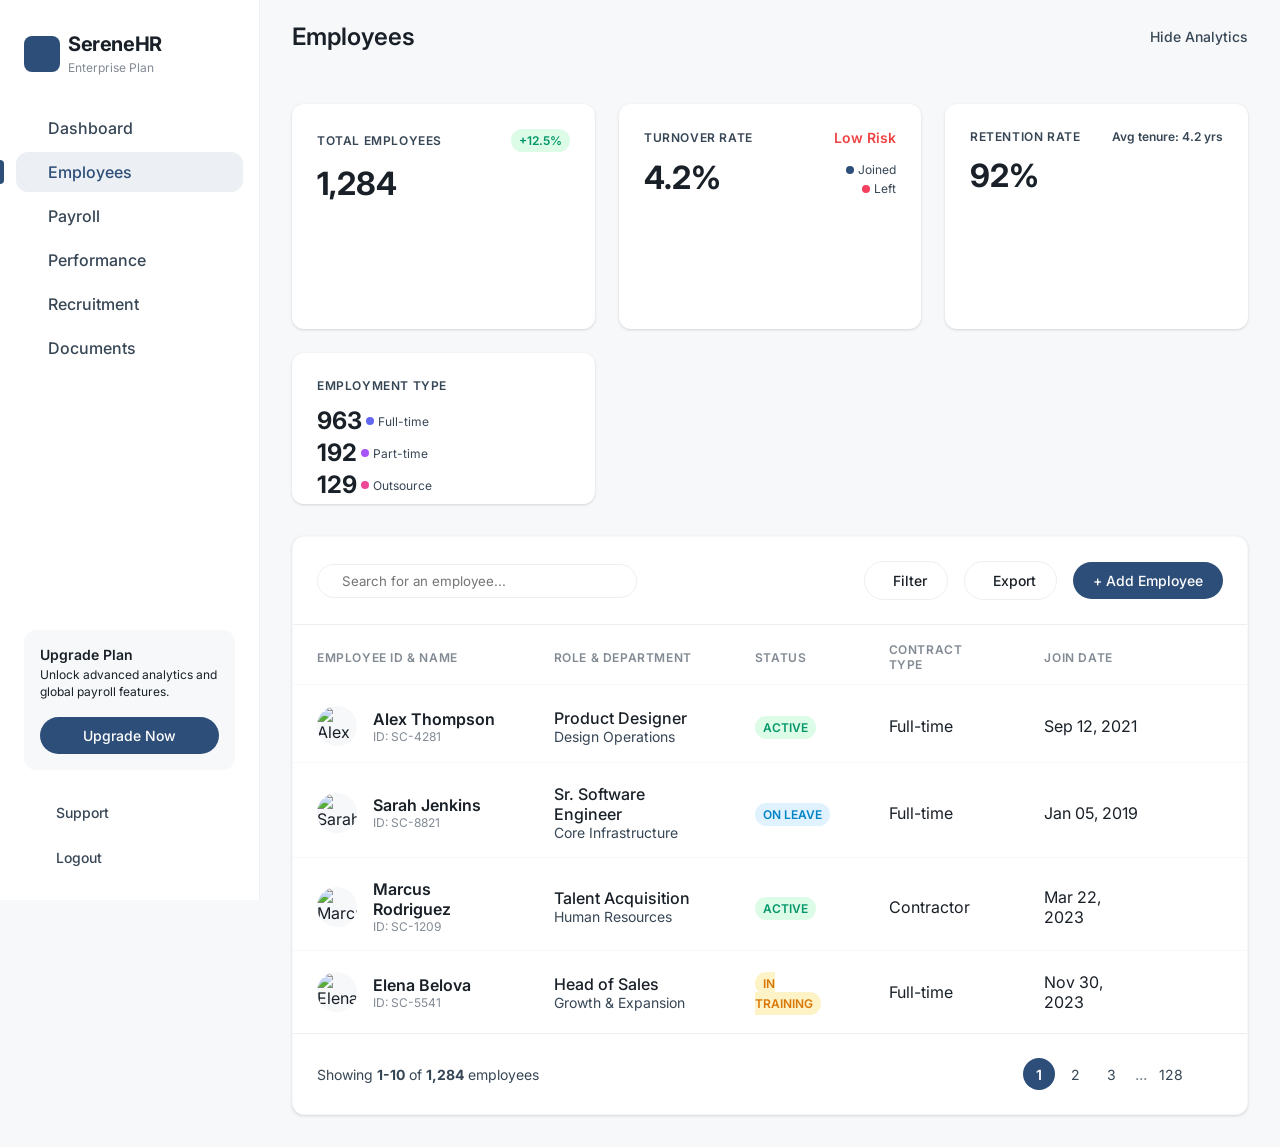
==== index.html @ 6d5a4c8b "Initial commit" ====
<!DOCTYPE html>
<html lang="en">

<head>
    <meta charset="UTF-8">
    <meta name="viewport" content="width=device-width, initial-scale=1.0">
    <title>Employees | SereneHR</title>
    <meta name="description" content="Manage employees, view analytics, and handle HR operations with SereneHR.">
    <link rel="preconnect" href="https://fonts.googleapis.com">
    <link rel="preconnect" href="https://fonts.gstatic.com" crossorigin>
    <link href="https://fonts.googleapis.com/css2?family=Inter:wght@400;500;600;700&display=swap" rel="stylesheet">
    <!-- Phosphor Icons for modern, clean iconography -->
    <script src="https://unpkg.com/@phosphor-icons/web"></script>
    <link rel="stylesheet" href="variables.css">
    <link rel="stylesheet" href="style.css">
</head>

<body>
    <!-- Sidebar -->
    <aside class="sidebar">
        <div class="sidebar-header">
            <div class="logo-icon">
                <i class="ph-fill ph-sparkle"></i>
            </div>
            <div class="logo-text">
                <h1>SereneHR</h1>
                <span>Enterprise Plan</span>
            </div>
        </div>

        <nav class="sidebar-nav">
            <a href="#" class="nav-item">
                <i class="ph ph-squares-four"></i>
                <span>Dashboard</span>
            </a>
            <a href="#" class="nav-item active">
                <i class="ph ph-users"></i>
                <span>Employees</span>
            </a>
            <a href="#" class="nav-item">
                <i class="ph ph-money"></i>
                <span>Payroll</span>
            </a>
            <a href="#" class="nav-item">
                <i class="ph ph-trend-up"></i>
                <span>Performance</span>
            </a>
            <a href="#" class="nav-item">
                <i class="ph ph-user-plus"></i>
                <span>Recruitment</span>
            </a>
            <a href="#" class="nav-item">
                <i class="ph ph-file-text"></i>
                <span>Documents</span>
            </a>
        </nav>

        <div class="sidebar-footer">
            <div class="upgrade-card">
                <h3>Upgrade Plan</h3>
                <p>Unlock advanced analytics and global payroll features.</p>
                <button class="btn btn-primary btn-block">Upgrade Now</button>
            </div>

            <a href="#" class="nav-item secondary-nav">
                <i class="ph ph-question"></i>
                <span>Support</span>
            </a>
            <a href="#" class="nav-item secondary-nav">
                <i class="ph ph-sign-out"></i>
                <span>Logout</span>
            </a>
        </div>
    </aside>

    <!-- Main Content -->
    <main class="main-content">
        <!-- Top header -->
        <header class="top-header">
            <h2 class="page-title">Employees</h2>
            <div class="header-actions">
                <button class="icon-btn theme-toggle" title="Toggle Dark Theme">
                    <i class="ph ph-moon"></i>
                </button>
                <button class="btn-text toggle-analytics" id="toggleAnalyticsBtn">
                    <i class="ph ph-eye-slash"></i> Hide Analytics
                </button>
            </div>
        </header>


        <!-- Page body -->
        <div class="page-body">

            <!-- Analytics Grid -->
            <div class="analytics-grid" id="analyticsGrid">
                <!-- Card 1 -->
                <div class="analytics-card">
                    <div class="card-header">
                        <span class="card-title">TOTAL EMPLOYEES</span>
                        <span class="badge badge-success">+12.5%</span>
                    </div>
                    <div class="card-metrics">
                        <div class="card-value">1,284</div>
                    </div>
                    <div class="chart-container bottom-align">
                        <div id="employeesChart" style="width: 100%;"></div>
                    </div>
                </div>

                <!-- Card 2 -->
                <div class="analytics-card">
                    <div class="card-header">
                        <span class="card-title">TURNOVER RATE</span>
                        <span class="status-text status-danger">Low Risk</span>
                    </div>
                    <div class="card-metrics">
                        <div class="card-value">4.2%</div>
                        <div class="custom-legend">
                            <span class="legend-item"><span class="dot"
                                    style="background-color: var(--primary);"></span> Joined</span>
                            <span class="legend-item"><span class="dot" style="background-color: #F43F5E;"></span>
                                Left</span>
                        </div>
                    </div>
                    <div class="chart-container bottom-align" style="flex-direction: column;">
                        <div id="turnoverChart" style="width: 100%;"></div>
                    </div>
                </div>

                <!-- Card 3 -->
                <div class="analytics-card">
                    <div class="card-header">
                        <span class="card-title">RETENTION RATE</span>
                        <span class="status-text" style="color: var(--text-secondary); font-size: 0.75rem;">Avg tenure:
                            4.2 yrs</span>
                    </div>
                    <div class="card-metrics">
                        <div class="card-value">92%</div>
                    </div>
                    <div class="chart-container bottom-align">
                        <div id="retentionChart" style="width: 100%;"></div>
                    </div>
                </div>

                <!-- Card 4 -->
                <div class="analytics-card" style="position: relative;">
                    <div class="card-header">
                        <span class="card-title">EMPLOYMENT TYPE</span>
                    </div>
                    <div class="custom-legend"
                        style="position: absolute; left: var(--spacing-md); top: 55px; align-items: flex-start; gap: 8px;">
                        <div class="card-metrics"
                            style="margin-bottom: 0; min-height: auto; align-items: center; gap: 4px;">
                            <div class="card-value" style="font-size: 1.5rem;">963</div>
                            <span class="legend-item"><span class="dot" style="background-color: #6366F1;"></span>
                                Full-time</span>
                        </div>
                        <div class="card-metrics"
                            style="margin-bottom: 0; min-height: auto; align-items: center; gap: 4px;">
                            <div class="card-value" style="font-size: 1.5rem;">192</div>
                            <span class="legend-item"><span class="dot" style="background-color: #A855F7;"></span>
                                Part-time</span>
                        </div>
                        <div class="card-metrics"
                            style="margin-bottom: 0; min-height: auto; align-items: center; gap: 4px;">
                            <div class="card-value" style="font-size: 1.5rem;">129</div>
                            <span class="legend-item"><span class="dot" style="background-color: #EC4899;"></span>
                                Outsource</span>
                        </div>
                    </div>
                    <div class="chart-container" style="justify-content: flex-end; margin-top: -10px;">
                        <div id="employmentChart" style="width: 150px;"></div>
                    </div>
                </div>
            </div>

            <!-- Employee List Section -->
            <div class="content-card list-section">

                <!-- List Header -->
                <div class="list-header">
                    <div class="search-bar light">
                        <i class="ph ph-funnel"></i>
                        <input type="text" placeholder="Search for an employee...">
                    </div>
                    <div class="list-actions">
                        <button class="btn btn-outline">
                            <i class="ph ph-faders"></i> Filter
                        </button>
                        <button class="btn btn-outline">
                            <i class="ph ph-export"></i> Export
                        </button>
                        <button class="btn btn-primary">
                            + Add Employee
                        </button>
                    </div>
                </div>

                <!-- Table -->
                <div class="table-responsive">
                    <table class="data-table">
                        <thead>
                            <tr>
                                <th>EMPLOYEE ID & NAME</th>
                                <th>ROLE & DEPARTMENT</th>
                                <th>STATUS</th>
                                <th>CONTRACT TYPE</th>
                                <th>JOIN DATE</th>
                                <th class="actions-col"></th>
                            </tr>
                        </thead>
                        <tbody>
                            <!-- Row 1 -->
                            <tr>
                                <td>
                                    <div class="employee-cell">
                                        <img src="https://api.dicebear.com/7.x/notionists/svg?seed=Alex"
                                            alt="Alex Thompson" class="avatar">
                                        <div class="employee-info">
                                            <span class="emp-name">Alex Thompson</span>
                                            <span class="emp-id">ID: SC-4281</span>
                                        </div>
                                    </div>
                                </td>
                                <td>
                                    <div class="role-cell">
                                        <span class="role-name">Product Designer</span>
                                        <span class="department">Design Operations</span>
                                    </div>
                                </td>
                                <td><span class="badge badge-active">ACTIVE</span></td>
                                <td>Full-time</td>
                                <td>Sep 12, 2021</td>
                                <td class="actions-col">
                                    <button class="icon-btn ghost"><i class="ph ph-dots-three-vertical"></i></button>
                                </td>
                            </tr>

                            <!-- Row 2 -->
                            <tr>
                                <td>
                                    <div class="employee-cell">
                                        <img src="https://api.dicebear.com/7.x/notionists/svg?seed=Sarah"
                                            alt="Sarah Jenkins" class="avatar">
                                        <div class="employee-info">
                                            <span class="emp-name">Sarah Jenkins</span>
                                            <span class="emp-id">ID: SC-8821</span>
                                        </div>
                                    </div>
                                </td>
                                <td>
                                    <div class="role-cell">
                                        <span class="role-name">Sr. Software Engineer</span>
                                        <span class="department">Core Infrastructure</span>
                                    </div>
                                </td>
                                <td><span class="badge badge-leave">ON LEAVE</span></td>
                                <td>Full-time</td>
                                <td>Jan 05, 2019</td>
                                <td class="actions-col">
                                    <button class="icon-btn ghost"><i class="ph ph-dots-three-vertical"></i></button>
                                </td>
                            </tr>

                            <!-- Row 3 -->
                            <tr>
                                <td>
                                    <div class="employee-cell">
                                        <img src="https://api.dicebear.com/7.x/notionists/svg?seed=Marcus"
                                            alt="Marcus Rodriguez" class="avatar">
                                        <div class="employee-info">
                                            <span class="emp-name">Marcus Rodriguez</span>
                                            <span class="emp-id">ID: SC-1209</span>
                                        </div>
                                    </div>
                                </td>
                                <td>
                                    <div class="role-cell">
                                        <span class="role-name">Talent Acquisition</span>
                                        <span class="department">Human Resources</span>
                                    </div>
                                </td>
                                <td><span class="badge badge-active">ACTIVE</span></td>
                                <td>Contractor</td>
                                <td>Mar 22, 2023</td>
                                <td class="actions-col">
                                    <button class="icon-btn ghost"><i class="ph ph-dots-three-vertical"></i></button>
                                </td>
                            </tr>

                            <!-- Row 4 -->
                            <tr>
                                <td>
                                    <div class="employee-cell">
                                        <img src="https://api.dicebear.com/7.x/notionists/svg?seed=Elena"
                                            alt="Elena Belova" class="avatar">
                                        <div class="employee-info">
                                            <span class="emp-name">Elena Belova</span>
                                            <span class="emp-id">ID: SC-5541</span>
                                        </div>
                                    </div>
                                </td>
                                <td>
                                    <div class="role-cell">
                                        <span class="role-name">Head of Sales</span>
                                        <span class="department">Growth & Expansion</span>
                                    </div>
                                </td>
                                <td><span class="badge badge-training">IN TRAINING</span></td>
                                <td>Full-time</td>
                                <td>Nov 30, 2023</td>
                                <td class="actions-col">
                                    <button class="icon-btn ghost"><i class="ph ph-dots-three-vertical"></i></button>
                                </td>
                            </tr>
                        </tbody>
                    </table>
                </div>

                <!-- Footer Pagination -->
                <div class="list-footer">
                    <span class="showing-text">Showing <strong>1-10</strong> of <strong>1,284</strong> employees</span>
                    <div class="pagination">
                        <button class="page-btn disabled"><i class="ph ph-caret-left"></i></button>
                        <button class="page-btn active">1</button>
                        <button class="page-btn">2</button>
                        <button class="page-btn">3</button>
                        <span class="page-ellipsis">...</span>
                        <button class="page-btn">128</button>
                        <button class="page-btn"><i class="ph ph-caret-right"></i></button>
                    </div>
                </div>

            </div>
        </div>

    </main>

    <script src="https://cdn.jsdelivr.net/npm/apexcharts"></script>
    <script src="script.js"></script>
</body>

</html>
---- variables.css ----
/* ========================================================================= */
/* Semantic Design Token System                                              */
/* ========================================================================= */

:root {
  /* ----------------------------------------------------------------------- */
  /* Tier 1: Global/Primitive Tokens (The Palette)                           */
  /* ----------------------------------------------------------------------- */
  
  /* Brand Colors (Updated to Coastal Vibes: Teals and Corals) */
  --color-primary-400: 74, 98, 126;  /* Deeper Blueish/Slate */
  --color-primary-500: 45, 78, 120;  /* Main Theme Blue */
  --color-primary-600: 30, 55, 85;   /* Darker Navy */
  
  --color-accent-400: 236, 126, 95;  /* Soft Coral */
  --color-accent-500: 226, 106, 75;  /* Main Coral */
  --color-accent-600: 200, 85, 55;   /* Deep Rust/Coral */

  /* Neutral Colors (Coastal Softness - Updated to a more neutral gray background) */
  --color-neutral-0: 255, 255, 255;
  --color-neutral-50: 247, 248, 250;   /* Neutral Off-white Gray */
  --color-neutral-100: 236, 239, 243;  /* Soft Neutral Blue-Gray */
  --color-neutral-200: 209, 213, 221;  /* Muted Gray */
  --color-neutral-300: 170, 178, 189;  
  --color-neutral-400: 130, 138, 148;  
  --color-neutral-500: 75, 95, 110;    
  --color-neutral-600: 55, 70, 85;     
  --color-neutral-700: 45, 55, 65;     
  --color-neutral-800: 35, 45, 55;     
  --color-neutral-900: 25, 32, 40;     /* Deep Ocean Black */
  --color-neutral-950: 15, 20, 25;     

  /* Status Base Colors */
  --color-emerald-100: 220, 252, 231;
  --color-emerald-600: 5, 150, 105;
  --color-sky-100: 224, 242, 254;
  --color-sky-600: 2, 132, 199;
  --color-amber-100: 254, 243, 199;
  --color-amber-600: 217, 119, 6;
  --color-red-100: 254, 226, 226;
  --color-red-500: 239, 68, 68;
  --color-red-600: 220, 38, 38;
  --color-pink-300: 236, 126, 95;    /* Using coral as chart secondary now */
  
  /* Black / White Primitives */
  --color-black: 0, 0, 0;
  --color-white: 255, 255, 255;

  /* ----------------------------------------------------------------------- */
  /* Tier 2: Semantic/Alias Tokens (Contextual Role)                         */
  /* ----------------------------------------------------------------------- */
  
  /* Primary Action Colors */
  --primary: rgb(var(--color-primary-500));
  --primary-rgb: var(--color-primary-500);
  --primary-hover: rgb(var(--color-primary-600));

  /* Surfaces */
  --surface-body: rgb(var(--color-neutral-50));
  --surface-card: rgb(var(--color-neutral-0));
  --surface-hover: rgb(var(--color-neutral-100));

  /* Typography */
  --text-primary: rgb(var(--color-neutral-900));
  --text-secondary: rgb(var(--color-neutral-600));
  --text-tertiary: rgb(var(--color-neutral-400));
  --text-inverse: rgb(var(--color-neutral-0));

  /* Borders */
  --border-subtle: rgb(var(--color-neutral-50));
  --border-default: rgb(var(--color-neutral-100));
  --border-strong: rgb(var(--color-neutral-200));

  /* Status Feedback */
  --status-success-bg: rgb(var(--color-emerald-100));
  --status-success-text: rgb(var(--color-emerald-600));
  
  --status-info-bg: rgb(var(--color-sky-100));
  --status-info-text: rgb(var(--color-sky-600));
  
  --status-warning-bg: rgb(var(--color-amber-100));
  --status-warning-text: rgb(var(--color-amber-600));
  
  --status-danger-bg: rgb(var(--color-red-100));
  --status-danger-text: rgb(var(--color-red-500));

  /* Charts / Visuals */
  --chart-primary: rgb(var(--color-primary-500));
  --chart-secondary: rgb(var(--color-accent-400));
  
  /* Variables kept for Radius, Shadows, Spacing */
  --radius-sm: 8px;
  --radius-md: 12px;
  --radius-lg: 24px;
  --radius-full: 9999px;

  /* Shadows (Now using relative colors) */
  --shadow-sm: 0 1px 2px 0 rgba(var(--color-neutral-700), 0.1), 0 1px 3px 1px rgba(var(--color-neutral-700), 0.05);
  --shadow-md: 0 4px 6px -1px rgba(var(--color-black), 0.05), 0 2px 4px -1px rgba(var(--color-black), 0.03);
  --shadow-lg: 0 10px 15px -3px rgba(var(--color-black), 0.08), 0 4px 6px -2px rgba(var(--color-black), 0.04);
  --shadow-primary: 0 10px 25px -5px rgba(var(--primary-rgb), 0.4);

  /* Spacing */
  --spacing-2xs: 4px;
  --spacing-xs: 8px;
  --spacing-sm: 16px;
  --spacing-md: 24px;
  --spacing-lg: 32px;
  --spacing-xl: 48px;

  /* Typography Globals */
  --font-family: 'Inter', system-ui, -apple-system, sans-serif;
  --transition-fast: all 0.2s cubic-bezier(0.4, 0, 0.2, 1);
}

/* ========================================================================= */
/* Dark Theme Options                                                        */
/* ========================================================================= */
[data-theme="dark"] {
  /* Surfaces */
  --surface-body: rgb(var(--color-neutral-950));
  --surface-card: rgb(var(--color-neutral-900));
  --surface-hover: rgb(var(--color-neutral-800));

  /* Typography */
  --text-primary: rgb(var(--color-neutral-50));
  --text-secondary: rgb(var(--color-neutral-300));
  --text-tertiary: rgb(var(--color-neutral-500));

  /* Borders */
  --border-subtle: rgb(var(--color-neutral-800));
  --border-default: rgb(var(--color-neutral-700));
  --border-strong: rgb(var(--color-neutral-600));

  /* Primary Action */
  --primary: rgb(var(--color-neutral-200)); /* Lighter accent for dark mode readability */
  --primary-rgb: var(--color-neutral-200);
  --primary-hover: rgb(var(--color-neutral-100));

  /* Status Feedback (Darkened for less glare) */
  --status-success-bg: rgba(var(--color-emerald-600), 0.2);
  --status-success-text: rgb(var(--color-emerald-100));
  
  --status-info-bg: rgba(var(--color-sky-600), 0.2);
  --status-info-text: rgb(var(--color-sky-100));
  
  --status-warning-bg: rgba(var(--color-amber-600), 0.2);
  --status-warning-text: rgb(var(--color-amber-100));
  
  --status-danger-bg: rgba(var(--color-red-600), 0.2);
  --status-danger-text: rgb(var(--color-red-100));

  /* Shadows (Darker overall) */
  --shadow-sm: 0 1px 2px 0 rgba(var(--color-black), 0.5);
  --shadow-md: 0 4px 6px -1px rgba(var(--color-black), 0.4);
}
---- style.css ----
/* Variables are now imported or linked from variables.css */

/* Reset & Base */
* {
  box-sizing: border-box;
  margin: 0;
  padding: 0;
}

body {
  font-family: var(--font-family);
  background-color: var(--surface-body);
  color: var(--text-primary);
  display: flex;
  min-height: 100vh;
  overflow-x: hidden;
  -webkit-font-smoothing: antialiased;
}

/* Typography elements */
h1,
h2,
h3,
h4,
h5,
h6 {
  font-weight: 600;
}

a {
  text-decoration: none;
  color: inherit;
}

button {
  font-family: var(--font-family);
  border: none;
  background: none;
  cursor: pointer;
}

/* Layout */
.sidebar {
  width: 260px;
  background-color: var(--surface-card);
  border-right: 1px solid var(--border-default);
  display: flex;
  flex-direction: column;
  position: fixed;
  height: 100vh;
  z-index: 10;
  transition: var(--transition-fast);
}

.main-content {
  flex: 1;
  margin-left: 260px;
  display: flex;
  flex-direction: column;
}

/* Sidebar Components */
.sidebar-header {
  padding: var(--spacing-lg) var(--spacing-md);
  display: flex;
  align-items: center;
  gap: var(--spacing-xs);
}

.logo-icon {
  background-color: var(--primary);
  color: var(--text-inverse);
  width: 36px;
  height: 36px;
  border-radius: var(--radius-sm);
  display: flex;
  align-items: center;
  justify-content: center;
  font-size: 20px;
}

.logo-text h1 {
  font-size: 1.25rem;
  font-weight: 700;
  letter-spacing: -0.02em;
}

.logo-text span {
  font-size: 0.75rem;
  color: var(--text-tertiary);
}

.sidebar-nav {
  display: flex;
  flex-direction: column;
  padding: 0 var(--spacing-sm);
  flex: 1;
  gap: var(--spacing-2xs);
}

.nav-item {
  display: flex;
  align-items: center;
  gap: var(--spacing-sm);
  padding: 10px var(--spacing-sm);
  border-radius: var(--radius-md);
  color: var(--text-secondary);
  font-weight: 500;
  transition: var(--transition-fast);
}

.nav-item i {
  font-size: 1.25rem;
}

.nav-item:hover {
  background-color: var(--surface-hover);
  color: var(--primary);
}

.nav-item.active {
  background-color: var(--surface-hover);
  color: var(--primary);
  position: relative;
}

.nav-item.active::before {
  content: '';
  position: absolute;
  left: -16px;
  top: 50%;
  transform: translateY(-50%);
  height: 24px;
  width: 4px;
  background-color: var(--primary);
  border-radius: 0 4px 4px 0;
}

.sidebar-footer {
  padding: var(--spacing-md);
  display: flex;
  flex-direction: column;
  gap: var(--spacing-xs);
}

.upgrade-card {
  background-color: var(--surface-body);
  padding: var(--spacing-sm);
  border-radius: var(--radius-md);
  margin-bottom: var(--spacing-sm);
}

.upgrade-card h3 {
  font-size: 0.875rem;
  margin-bottom: 4px;
}

.upgrade-card p {
  font-size: 0.75rem;
  color: var(--text-seconday);
  margin-bottom: var(--spacing-sm);
  line-height: 1.4;
}

.secondary-nav {
  font-size: 0.875rem;
}

/* Header Components */
.top-header {
  height: 72px;
  padding: 0 var(--spacing-lg);
  display: flex;
  align-items: center;
  justify-content: space-between;
  top: 0;
}

.page-title {
  font-size: 1.5rem;
  font-weight: 600;
}

.header-actions {
  display: flex;
  align-items: center;
  gap: var(--spacing-md);
}

/* Inputs & Buttons */
.search-bar {
  display: flex;
  align-items: center;
  background-color: var(--surface-body);
  border-radius: var(--radius-lg);
  padding: 8px var(--spacing-sm);
  width: 320px;
  border: 1px solid transparent;
  transition: var(--transition-fast);
}

.search-bar:focus-within {
  border-color: var(--primary);
  background-color: var(--surface-card);
  box-shadow: 0 0 0 3px rgba(var(--primary-rgb), 0.1);
}

.search-bar i {
  color: var(--text-tertiary);
  margin-right: var(--spacing-xs);
}

.search-bar input {
  border: none;
  background: transparent;
  outline: none;
  width: 100%;
  color: var(--text-primary);
  font-family: inherit;
}

.search-bar.light {
  background-color: var(--surface-card);
  border-color: var(--border-default);
}

.search-bar.light:focus-within {
  border-color: var(--primary);
}

.btn {
  padding: 10px 20px;
  border-radius: var(--radius-lg);
  font-weight: 500;
  font-size: 0.875rem;
  display: flex;
  align-items: center;
  gap: 8px;
  transition: var(--transition-fast);
}

.btn-primary {
  background-color: var(--primary);
  color: var(--text-inverse);
}

.btn-primary:hover {
  background-color: var(--primary-hover);
  transform: translateY(-1px);
  box-shadow: var(--shadow-sm);
}

.btn-outline {
  border: 1px solid var(--border-default);
  color: var(--text-primary);
  background-color: var(--surface-card);
}

.btn-outline:hover {
  background-color: var(--surface-hover);
}

.btn-block {
  width: 100%;
  justify-content: center;
}

.btn-text {
  color: var(--text-secondary);
  font-weight: 500;
  font-size: 0.875rem;
  display: flex;
  align-items: center;
  gap: 6px;
}

.btn-text:hover {
  color: var(--text-primary);
}

.icon-btn {
  width: 36px;
  height: 36px;
  border-radius: 50%;
  display: flex;
  align-items: center;
  justify-content: center;
  color: var(--text-secondary);
  transition: var(--transition-fast);
  font-size: 1.25rem;
}

.icon-btn:hover {
  background-color: var(--surface-hover);
  color: var(--primary);
}

.icon-btn.ghost:hover {
  background-color: var(--border-subtle);
}

.avatar {
  border-radius: 50%;
  object-fit: cover;
  background-color: var(--border-subtle);
}

.avatar-sm {
  width: 36px;
  height: 36px;
}

/* Page Body */
.page-body {
  padding: var(--spacing-lg);
  display: flex;
  flex-direction: column;
  gap: var(--spacing-lg);
}

.section-header {
  display: flex;
  justify-content: space-between;
  align-items: center;
}

.section-header h3 {
  font-size: 1.25rem;
}

/* Analytics Grid */
.analytics-grid {
  display: grid;
  grid-template-columns: repeat(auto-fit, minmax(240px, 1fr));
  gap: var(--spacing-md);
  transition: var(--transition-fast);
}

.analytics-card {
  background-color: var(--surface-card);
  border-radius: var(--radius-md);
  padding: var(--spacing-md);
  box-shadow: var(--shadow-sm);
  display: flex;
  flex-direction: column;
  transition: var(--transition-fast);
  border: 1px solid transparent;
}

.analytics-card:hover {
  box-shadow: var(--shadow-md);
  transform: translateY(-2px);
  border-color: var(--border-subtle);
}

.card-header {
  display: flex;
  justify-content: space-between;
  align-items: center;
  margin-bottom: var(--spacing-sm);
}

.card-title {
  font-size: 0.75rem;
  text-transform: uppercase;
  letter-spacing: 0.05em;
  color: var(--text-secondary);
  font-weight: 600;
}

.card-metrics {
  display: flex;
  justify-content: space-between;
  align-items: flex-start;
  margin-bottom: var(--spacing-md);
  min-height: 32px;
}

.card-value {
  font-size: 2rem;
  font-weight: 700;
  line-height: 1;
}

.card-value.large {
  font-size: 2.5rem;
}

.badge {
  padding: 4px 8px;
  border-radius: var(--radius-full);
  font-size: 0.75rem;
  font-weight: 600;
}

.badge-success {
  background-color: var(--status-success-bg);
  color: var(--status-success-text);
}

.badge-active {
  background-color: var(--status-success-bg);
  color: var(--status-success-text);
}

.badge-leave {
  background-color: var(--status-info-bg);
  color: var(--status-info-text);
}

.badge-training {
  background-color: var(--status-warning-bg);
  color: var(--status-warning-text);
}

.status-text {
  font-size: 0.875rem;
  font-weight: 600;
}

.status-danger {
  color: var(--status-danger-text);
}

.chart-container {
  flex: 1;
  min-height: 80px;
  display: flex;
}

.chart-container.bottom-align {
  align-items: flex-end;
}

.chart-container.flex-center {
  align-items: center;
  justify-content: center;
}

.row-layout {
  flex-direction: row;
  gap: var(--spacing-md);
}

.card-footer-text,
.card-legend {
  font-size: 0.75rem;
  color: var(--text-tertiary);
  margin-top: var(--spacing-sm);
}

.card-legend {
  display: flex;
  gap: var(--spacing-sm);
}

.custom-legend {
  display: flex;
  flex-direction: column;
  align-items: flex-end;
  gap: 4px;
}

.legend-item {
  display: flex;
  align-items: center;
  gap: 4px;
  font-size: 0.75rem;
  color: var(--text-secondary);
}

.dot {
  width: 8px;
  height: 8px;
  border-radius: 50%;
  display: inline-block;
}

.dot-joined {
  background-color: var(--primary);
}

.dot-left {
  background-color: var(--chart-secondary);
}

/* Mini Charts styling Removed - Using ApexCharts */

.card-bottom-flex {
  display: flex;
  align-items: flex-end;
  justify-content: space-between;
  margin-top: auto;
}

.mini-stat {
  display: flex;
  flex-direction: column;
  text-align: right;
}

.mini-stat-title {
  font-size: 0.65rem;
  color: var(--text-tertiary);
}

.mini-stat-value {
  font-size: 0.875rem;
  font-weight: 600;
  color: var(--text-secondary);
}

/* List Section */
.content-card {
  background-color: var(--surface-card);
  border-radius: var(--radius-md);
  box-shadow: var(--shadow-sm);
  border: 1px solid var(--border-subtle);
}

.list-header {
  padding: var(--spacing-md);
  display: flex;
  justify-content: space-between;
  align-items: center;
  border-bottom: 1px solid var(--border-default);
}

.list-header h3 {
  font-size: 1.25rem;
}

.list-actions {
  display: flex;
  gap: var(--spacing-sm);
  align-items: center;
}

/* Table */
.table-responsive {
  width: 100%;
  overflow-x: auto;
}

.data-table {
  width: 100%;
  border-collapse: separate;
  border-spacing: 0 4px;
  /* Slight spacing for floating rows */
  margin-top: -4px;
}

.data-table th,
.data-table td {
  padding: 16px var(--spacing-md);
  text-align: left;
  border-bottom: 1px solid transparent;
  border-top: 1px solid transparent;
  transition: var(--transition-fast);
}

.data-table th {
  font-size: 0.75rem;
  color: var(--text-tertiary);
  font-weight: 600;
  letter-spacing: 0.05em;
  text-transform: uppercase;
  border-bottom: 1px solid var(--border-subtle);
  padding-bottom: 12px;
}

.data-table tbody tr {
  cursor: pointer;
}

.data-table tbody tr td {
  border-bottom: 1px solid var(--border-subtle);
  border-top: 1px solid transparent;
}

.data-table tbody tr:last-child td {
  border-bottom: 1px solid transparent;
}

.data-table tbody tr:hover td {
  background-color: var(--surface-hover);
  border-bottom-color: var(--border-subtle);
  border-top-color: var(--border-subtle);
}

.data-table tbody tr:hover td:first-child {
  border-top-left-radius: var(--radius-md);
  border-bottom-left-radius: var(--radius-md);
  border-left: 1px solid var(--border-subtle);
}

.data-table tbody tr:hover td:last-child {
  border-top-right-radius: var(--radius-md);
  border-bottom-right-radius: var(--radius-md);
  border-right: 1px solid var(--border-subtle);
}

.employee-cell {
  display: flex;
  align-items: center;
  gap: var(--spacing-sm);
}

.employee-cell .avatar {
  width: 40px;
  height: 40px;
}

.employee-info {
  display: flex;
  flex-direction: column;
}

.emp-name {
  font-weight: 600;
  color: var(--text-primary);
}

.emp-id {
  font-size: 0.75rem;
  color: var(--text-tertiary);
}

.role-cell {
  display: flex;
  flex-direction: column;
}

.role-name {
  font-weight: 500;
  color: var(--text-primary);
}

.department {
  font-size: 0.875rem;
  color: var(--text-secondary);
}

.actions-col {
  width: 48px;
  text-align: center;
}

/* List Footer & Pagination */
.list-footer {
  padding: var(--spacing-md);
  display: flex;
  justify-content: space-between;
  align-items: center;
  border-top: 1px solid var(--border-default);
}

.showing-text {
  font-size: 0.875rem;
  color: var(--text-secondary);
}

.pagination {
  display: flex;
  align-items: center;
  gap: 4px;
}

.page-btn {
  width: 32px;
  height: 32px;
  border-radius: 50%;
  display: flex;
  align-items: center;
  justify-content: center;
  font-size: 0.875rem;
  color: var(--text-secondary);
  transition: var(--transition-fast);
}

.page-btn:not(.active):not(.disabled):hover {
  background-color: var(--surface-hover);
  color: var(--primary);
}

.page-btn.active {
  background-color: var(--primary);
  color: var(--text-inverse);
  font-weight: 600;
}

.page-btn.disabled {
  opacity: 0.5;
  cursor: not-allowed;
}

.page-ellipsis {
  padding: 0 4px;
  color: var(--text-tertiary);
}

/* Floating Action Button */
.fab-btn {
  position: fixed;
  bottom: 32px;
  right: 32px;
  width: 56px;
  height: 56px;
  border-radius: 50%;
  background-color: var(--primary);
  color: var(--text-inverse);
  display: flex;
  align-items: center;
  justify-content: center;
  font-size: 1.5rem;
  box-shadow: var(--shadow-lg);
  transition: var(--transition-fast);
  z-index: 20;
}

.fab-btn:hover {
  transform: scale(1.05);
  background-color: var(--primary-hover);
}

/* Animations */
@keyframes slideDown {
  from {
    opacity: 0;
    transform: translateY(-10px);
  }

  to {
    opacity: 1;
    transform: translateY(0);
  }
}

.analytics-card {
  animation: slideDown 0.4s ease forwards;
}

.analytics-card:nth-child(1) {
  animation-delay: 0.1s;
}

.analytics-card:nth-child(2) {
  animation-delay: 0.2s;
}

.analytics-card:nth-child(3) {
  animation-delay: 0.3s;
}

.analytics-card:nth-child(4) {
  animation-delay: 0.4s;
}

/* Responsive adjustments */
@media (max-width: 1024px) {
  .sidebar {
    width: 80px;
  }

  .logo-text,
  .sidebar-nav span,
  .upgrade-card {
    display: none;
  }

  .sidebar-header {
    justify-content: center;
    padding: var(--spacing-lg) 0;
  }

  .main-content {
    margin-left: 80px;
  }

  .header-actions .search-bar {
    width: 200px;
  }
}

@media (max-width: 768px) {
  .analytics-grid {
    grid-template-columns: 1fr;
  }
}

/* ========================================================================= */
/* Employee Profile Page Specifics                                           */
/* ========================================================================= */
.profile-header-section {
  background-color: var(--surface-card);
  border-bottom: 1px solid var(--border-default);
}

.profile-header-content {
  padding: 0 var(--spacing-lg);
  display: flex;
  flex-direction: column;
  gap: var(--spacing-md);
}

.profile-header-card {
  display: flex;
  align-items: center;
  gap: var(--spacing-xl);
  padding-top: var(--spacing-sm);
}

.profile-avatar-wrapper {
  position: relative;
}

.profile-avatar-large {
  width: 140px;
  height: 140px;
  border-radius: 36px;
  /* Squircle appearance */
  object-fit: cover;
  box-shadow: var(--shadow-sm);
  background-color: var(--border-subtle);
}

.btn-camera {
  position: absolute;
  bottom: -4px;
  right: -4px;
  width: 34px;
  height: 34px;
  border-radius: 50%;
  background-color: var(--primary);
  color: white;
  display: flex;
  justify-content: center;
  align-items: center;
  border: 4px solid var(--surface-body);
  box-shadow: var(--shadow-sm);
}

.profile-header-info {
  flex: 1;
  display: flex;
  flex-direction: column;
  gap: var(--spacing-sm);
}

.profile-name-row {
  display: flex;
  align-items: center;
  gap: var(--spacing-md);
}

.profile-name-row h1 {
  font-size: 2.25rem;
  letter-spacing: -0.02em;
  margin: 0;
  font-weight: 700;
}

.profile-meta-row {
  display: flex;
  flex-wrap: wrap;
  align-items: center;
  gap: var(--spacing-lg);
  margin-top: 4px;
}

.profile-meta-row .meta-item {
  display: flex;
  align-items: center;
  gap: 8px;
  font-size: 0.9rem;
  color: var(--text-secondary);
  font-weight: 500;
}

.profile-meta-row .meta-item i {
  color: var(--primary);
  font-size: 1.1rem;
}

.profile-header-actions {
  display: flex;
  align-items: center;
  gap: var(--spacing-sm);
  align-self: flex-end;
  margin-bottom: var(--spacing-xs);
}

.profile-tabs {
  display: flex;
  gap: var(--spacing-xl);
  border-bottom: 1px solid var(--border-default);
  margin-bottom: var(--spacing-sm);
}

.tab-link {
  padding: 0 0 16px 0;
  font-weight: 600;
  color: var(--text-secondary);
  font-size: 0.9rem;
  border-bottom: 2px solid transparent;
  transition: var(--transition-fast);
  margin-bottom: -1px;
}

.tab-link:hover {
  color: var(--text-primary);
}

.tab-link.active {
  color: var(--primary);
  border-bottom-color: var(--primary);
}

/* Nested Tabs */
.tab-dropdown {
  position: relative;
  display: inline-block;
}

.tab-dropdown .tab-link {
  display: flex;
  align-items: center;
  gap: 8px;
  cursor: pointer;
  padding: 0 0 16px 0;
  margin-bottom: -1px;
}

.tab-label-group {
  display: flex;
  flex-direction: column;
  justify-content: flex-end;
  height: 20px;
  /* keeps consistent height so borders align */
}

.parent-label {
  transition: var(--transition-fast);
  line-height: 1;
}

.selected-label {
  display: none;
  font-size: 0.9rem;
  font-weight: 600;
  color: var(--primary);
  line-height: 1;
}

/* State when a nested child is selected */
.tab-dropdown.has-selection .parent-label {
  font-size: 0.65rem;
  color: var(--primary);
  opacity: 0.6;
  text-transform: uppercase;
  letter-spacing: 0.05em;
  margin-bottom: 4px;
}

.tab-dropdown.has-selection .selected-label {
  display: block;
}

.dropdown-menu {
  position: absolute;
  top: 100%;
  left: 0;
  background-color: var(--surface-card);
  border: 1px solid var(--border-default);
  border-radius: var(--radius-md);
  box-shadow: var(--shadow-sm);
  min-width: 150px;
  display: none;
  z-index: 10;
  flex-direction: column;
  padding: 8px 0;
  margin-top: 4px;
}

.dropdown-menu.show {
  display: flex;
}

.dropdown-item {
  padding: 10px 16px;
  font-size: 0.875rem;
  color: var(--text-secondary);
  font-weight: 500;
  transition: var(--transition-fast);
  text-decoration: none;
}

.dropdown-item:hover {
  background-color: var(--surface-hover);
  color: var(--text-primary);
}

/* Tab Content Visibility */
.tab-pane {
  display: none;
}

.tab-pane.active {
  display: block;
}

/* Grid Layout */
.profile-grid {
  display: grid;
  grid-template-columns: 360px 1fr;
  gap: var(--spacing-md);
  align-items: start;
}

@media (max-width: 1100px) {
  .profile-grid {
    grid-template-columns: 1fr;
  }
}

.profile-card {
  padding: var(--spacing-xl);
  display: flex;
  flex-direction: column;
  gap: var(--spacing-md);
  margin-bottom: var(--spacing-md);
  border: 1px solid transparent;
}

.profile-card h3 {
  font-size: 1.15rem;
  margin-top: 0;
  margin-bottom: var(--spacing-xs);
}

.info-group {
  display: flex;
  flex-direction: column;
  gap: 6px;
  margin-bottom: var(--spacing-xs);
}

.info-label {
  font-size: 0.7rem;
  font-weight: 600;
  color: var(--text-tertiary);
  letter-spacing: 0.05em;
  text-transform: uppercase;
}

.info-value {
  font-size: 0.95rem;
  font-weight: 500;
  color: var(--text-primary);
  line-height: 1.5;
}

.asset-item {
  display: flex;
  align-items: center;
  gap: var(--spacing-md);
  padding: 14px 16px;
  background-color: var(--surface-body);
  border-radius: var(--radius-md);
  font-weight: 500;
  font-size: 0.9rem;
  border: 1px solid var(--border-subtle);
  color: var(--text-primary);
  transition: var(--transition-fast);
}

.asset-item:hover {
  border-color: var(--border-default);
  box-shadow: var(--shadow-sm);
}

.asset-item i {
  font-size: 1.3rem;
  color: var(--primary);
}

.details-grid {
  display: grid;
  grid-template-columns: 1fr 1fr;
  row-gap: var(--spacing-lg);
  column-gap: var(--spacing-md);
}

.reports-to-card {
  background-color: var(--surface-hover);
  border-radius: var(--radius-lg);
  padding: var(--spacing-md) var(--spacing-lg);
  display: flex;
  justify-content: space-between;
  align-items: center;
}

.stacked-avatars {
  display: flex;
  align-items: center;
}

.stacked-avatars img,
.stacked-avatars .avatar-more {
  width: 40px;
  height: 40px;
  border-radius: 50%;
  border: 2px solid var(--surface-card);
  margin-left: -12px;
  object-fit: cover;
}

.stacked-avatars img:first-child {
  margin-left: 0;
}

.stacked-avatars .avatar-more {
  background-color: var(--border-default);
  color: var(--text-secondary);
  display: flex;
  align-items: center;
  justify-content: center;
  font-size: 0.75rem;
  font-weight: 600;
}

.performance-card-blue {
  background: linear-gradient(135deg, var(--primary) 0%, var(--primary-hover) 100%);
  border-radius: var(--radius-lg);
  padding: var(--spacing-xl);
  box-shadow: var(--shadow-primary);
  border: none;
}

.search-bar-mobile {
  display: none;
}
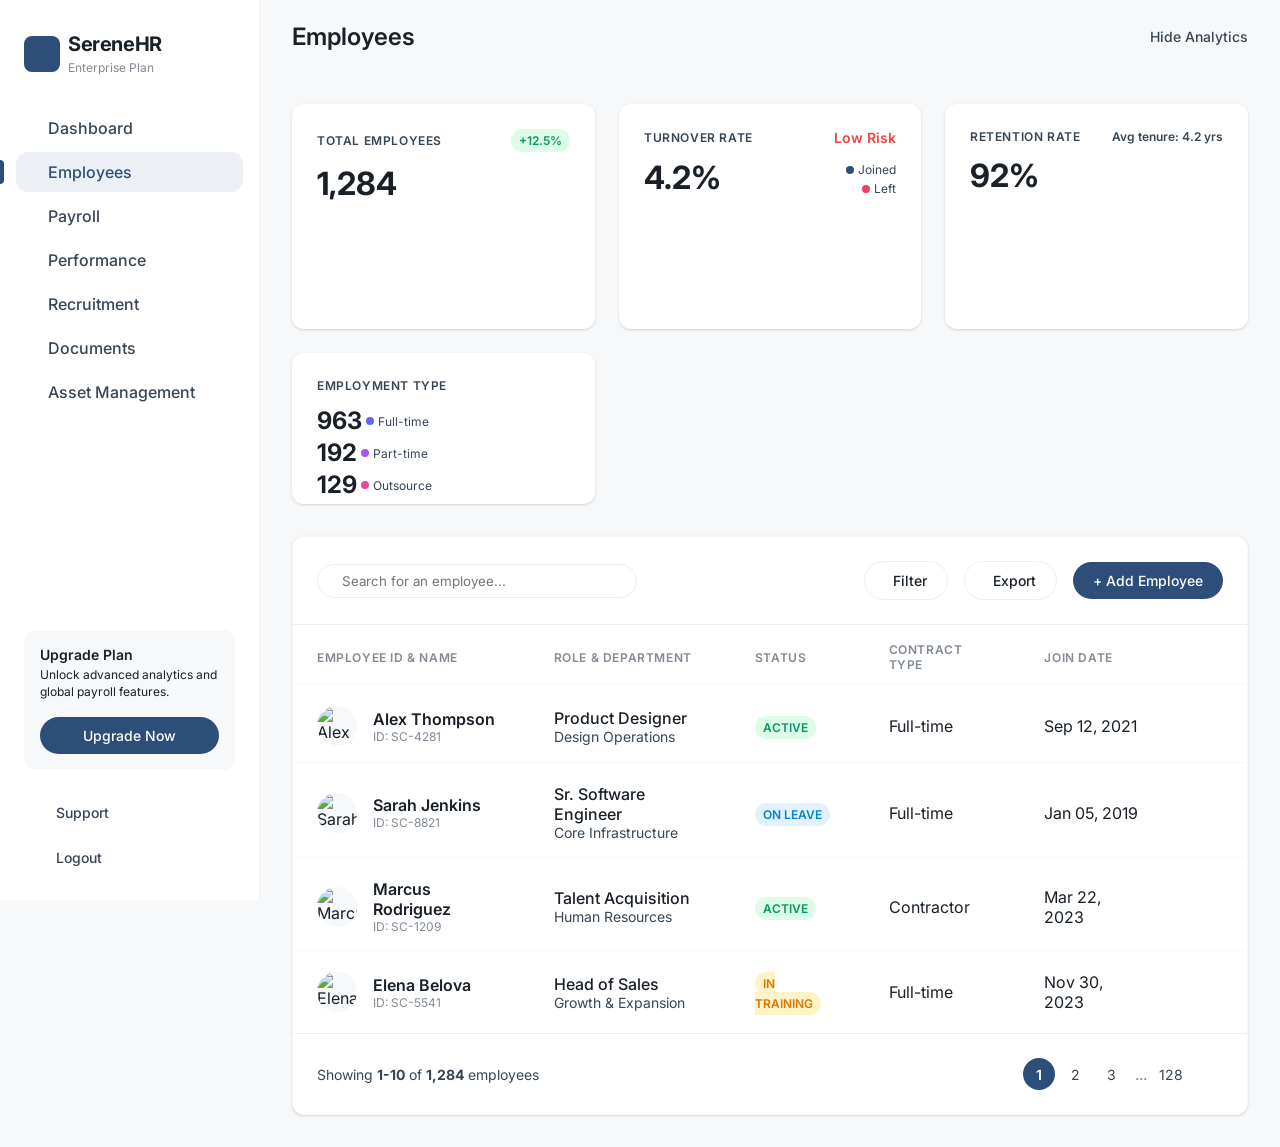
==== commit 064bd4a4: "Added Asset Management" ====
--- a/index.html
+++ b/index.html
@@ -53,6 +53,10 @@
                 <i class="ph ph-file-text"></i>
                 <span>Documents</span>
             </a>
+            <a href="asset-management.html" class="nav-item">
+                <i class="ph ph-laptop"></i>
+                <span>Asset Management</span>
+            </a>
         </nav>
 
         <div class="sidebar-footer">
@@ -191,7 +195,7 @@
                         <button class="btn btn-outline">
                             <i class="ph ph-export"></i> Export
                         </button>
-                        <button class="btn btn-primary">
+                        <button id="addEmployeeBtn" class="btn btn-primary">
                             + Add Employee
                         </button>
                     </div>
@@ -337,6 +341,120 @@
 
     </main>
 
+    <!-- Add Employee Modal -->
+    <dialog id="addEmployeeModal" class="modal">
+        <div class="modal-content">
+            <div class="modal-header">
+                <h2>Add Employee</h2>
+                <button class="icon-btn ghost close-modal" type="button"><i class="ph ph-x"></i></button>
+            </div>
+            <div class="modal-body">
+                <form id="addEmployeeForm" class="form-grid">
+                    <!-- Name & Picture Row -->
+                    <div style="display: flex; gap: var(--spacing-xl); align-items: center; margin-bottom: var(--spacing-lg);">
+                        <div style="position: relative; width: 100px; flex-shrink: 0;">
+                            <img style="width: 100px; height: 100px; border-radius: 20px; object-fit: cover; background: var(--border-subtle);" src="https://api.dicebear.com/7.x/notionists/svg?seed=New" alt="Profile">
+                            <label for="profileImageUpload" style="position: absolute; width: 28px; height: 28px; bottom: -4px; right: -4px; cursor: pointer; display: flex; justify-content: center; align-items: center; background-color: var(--primary); color: white; border-radius: 50%; border: 3px solid var(--surface-card); box-shadow: var(--shadow-sm); margin: 0;">
+                                <i class="ph-fill ph-camera" style="font-size: 0.8rem;"></i>
+                            </label>
+                            <input type="file" id="profileImageUpload" style="display: none;" accept="image/*">
+                        </div>
+                        <div style="flex: 1;">
+                            <input type="text" class="input-underline-large" placeholder="Full Name *" required>
+                        </div>
+                    </div>
+
+                    <div class="accordion">
+                        <!-- Position Section -->
+                        <div class="accordion-item active">
+                            <div class="accordion-header">
+                                <h3 class="accordion-title">Position <span class="required">*</span></h3>
+                                <i class="ph ph-caret-down accordion-icon"></i>
+                            </div>
+                            <div class="accordion-content">
+                                <div class="form-section-col">
+                                    <div class="form-group">
+                                        <label>Job Position <span class="required">*</span></label>
+                                        <input type="text" class="input-field" required>
+                                    </div>
+                                    <div class="form-group">
+                                        <label>Employment Type <span class="required">*</span></label>
+                                        <select class="input-field" required>
+                                            <option value="">Select type</option>
+                                            <option value="full-time">Full-time</option>
+                                            <option value="part-time">Part-time</option>
+                                            <option value="contractor">Contractor</option>
+                                        </select>
+                                    </div>
+                                    <div class="form-group">
+                                        <label>Department <span class="required">*</span></label>
+                                        <input type="text" class="input-field" required>
+                                    </div>
+                                    <div class="form-group">
+                                        <label>Reports to <span class="required">*</span></label>
+                                        <input type="text" class="input-field" required>
+                                    </div>
+                                </div>
+                            </div>
+                        </div>
+
+                        <!-- Contact Info Section -->
+                        <div class="accordion-item">
+                            <div class="accordion-header">
+                                <h3 class="accordion-title">Contact Info</h3>
+                                <i class="ph ph-caret-down accordion-icon"></i>
+                            </div>
+                            <div class="accordion-content">
+                                <div class="form-section-col">
+                                    <div class="form-group">
+                                        <label>Email</label>
+                                        <input type="email" class="input-field">
+                                    </div>
+                                    <div class="form-group">
+                                        <label>Phone</label>
+                                        <input type="tel" class="input-field">
+                                    </div>
+                                    <div class="form-group">
+                                        <label>Address</label>
+                                        <input type="text" class="input-field">
+                                    </div>
+                                </div>
+                            </div>
+                        </div>
+
+                        <!-- Emergency Contact Section -->
+                        <div class="accordion-item">
+                            <div class="accordion-header">
+                                <h3 class="accordion-title">Emergency Contact</h3>
+                                <i class="ph ph-caret-down accordion-icon"></i>
+                            </div>
+                            <div class="accordion-content">
+                                <div class="form-section-col">
+                                    <div class="form-group">
+                                        <label>Name</label>
+                                        <input type="text" class="input-field">
+                                    </div>
+                                    <div class="form-group">
+                                        <label>Email</label>
+                                        <input type="email" class="input-field">
+                                    </div>
+                                    <div class="form-group">
+                                        <label>Phone</label>
+                                        <input type="tel" class="input-field">
+                                    </div>
+                                </div>
+                            </div>
+                        </div>
+                    </div>
+                </form>
+            </div>
+            <div class="modal-footer">
+                <button type="button" class="btn btn-outline close-modal">Cancel</button>
+                <button type="submit" form="addEmployeeForm" class="btn btn-primary">Save</button>
+            </div>
+        </div>
+    </dialog>
+
     <script src="https://cdn.jsdelivr.net/npm/apexcharts"></script>
     <script src="script.js"></script>
 </body>
--- a/style.css
+++ b/style.css
@@ -1139,4 +1139,227 @@
 
 .search-bar-mobile {
   display: none;
+}
+
+/* Edit Profile Styles */
+.is-editing .editable-field {
+  border: 1px dashed var(--border-strong, #ccc);
+  background-color: var(--surface-hover, #f1f5f9);
+  border-radius: var(--radius-sm);
+  padding: 2px 4px;
+  margin: -3px -5px; /* compensate for padding */
+  outline: none;
+  min-height: 1em;
+  display: inline-block;
+  transition: all 0.2s ease;
+}
+
+.is-editing .editable-field:focus {
+  border: 1px solid var(--primary);
+  background-color: var(--surface-body);
+  box-shadow: 0 0 0 2px rgba(11, 87, 208, 0.1);
+}
+
+.is-editing h1.editable-field, 
+.is-editing h4.editable-field {
+  display: block;
+}
+
+/* Modal Styles */
+.modal {
+  border: none;
+  border-radius: var(--radius-lg);
+  background-color: var(--surface-card);
+  color: var(--text-primary);
+  padding: 0;
+  max-width: 600px;
+  width: 90%;
+  margin: auto;
+  box-shadow: var(--shadow-sm); /* Using shadow-sm if others don't exist */
+}
+
+.modal::backdrop {
+  background-color: rgba(0, 0, 0, 0.4);
+  backdrop-filter: blur(2px);
+}
+
+.modal-content {
+  display: flex;
+  flex-direction: column;
+}
+
+.modal-header {
+  display: flex;
+  justify-content: space-between;
+  align-items: center;
+  padding: var(--spacing-md) var(--spacing-lg);
+  border-bottom: 1px solid var(--border-default);
+}
+
+.modal-header h2 {
+  font-size: 1.25rem;
+  margin: 0;
+  font-weight: 600;
+}
+
+.modal-body {
+  padding: var(--spacing-lg);
+  max-height: 60vh;
+  overflow-y: auto;
+}
+
+.modal-footer {
+  padding: var(--spacing-md) var(--spacing-lg);
+  border-top: 1px solid var(--border-default);
+  display: flex;
+  justify-content: flex-end;
+  gap: var(--spacing-sm);
+}
+
+.form-grid {
+  display: flex;
+  flex-direction: column;
+  gap: var(--spacing-sm);
+}
+
+.form-section {
+  display: grid;
+  grid-template-columns: 1fr 1fr;
+  gap: var(--spacing-md);
+  margin-bottom: var(--spacing-md);
+}
+
+@media (max-width: 600px) {
+  .form-section {
+    grid-template-columns: 1fr;
+  }
+}
+
+.form-section-title {
+  font-size: 0.85rem;
+  color: var(--text-tertiary);
+  text-transform: uppercase;
+  letter-spacing: 0.05em;
+  margin-top: var(--spacing-sm);
+  margin-bottom: var(--spacing-xs);
+  border-bottom: 1px dashed var(--border-subtle);
+  padding-bottom: 4px;
+}
+
+.form-group {
+  display: flex;
+  flex-direction: column;
+  gap: 6px;
+}
+
+.form-group label {
+  font-size: 0.85rem;
+  font-weight: 600;
+  color: var(--text-secondary);
+}
+
+.required {
+  color: #e11d48;
+}
+
+.input-field {
+  padding: 8px 12px;
+  border: 1px solid var(--border-default);
+  border-radius: var(--radius-sm);
+  background-color: var(--surface-body);
+  color: var(--text-primary);
+  font-family: inherit;
+  font-size: 0.9rem;
+  transition: var(--transition-fast);
+}
+
+.input-field:focus {
+  outline: none;
+  border-color: var(--primary);
+  box-shadow: 0 0 0 3px rgba(11, 87, 208, 0.1);
+}
+
+/* Modal Form Accordion & Name Input */
+.input-underline-large {
+  width: 100%;
+  font-size: 1.5rem;
+  font-weight: 600;
+  color: var(--text-primary);
+  border: none;
+  border-bottom: 2px solid var(--border-default);
+  background: transparent;
+  padding: 8px 0;
+  transition: var(--transition-fast);
+}
+
+.input-underline-large:focus {
+  outline: none;
+  border-bottom-color: var(--primary);
+}
+
+.input-underline-large::placeholder {
+  color: var(--text-tertiary);
+  font-weight: 500;
+}
+
+.accordion {
+  display: flex;
+  flex-direction: column;
+}
+
+.accordion-item {
+  display: flex;
+  flex-direction: column;
+  border-bottom: 1px solid var(--border-default);
+}
+
+.accordion-item:last-child {
+  border-bottom: none;
+}
+
+.accordion-header {
+  display: flex;
+  justify-content: space-between;
+  align-items: center;
+  padding: var(--spacing-md) 0;
+  cursor: pointer;
+}
+
+.accordion-title {
+  font-size: 0.9rem;
+  color: var(--text-secondary);
+  text-transform: uppercase;
+  letter-spacing: 0.05em;
+  margin: 0;
+}
+
+.accordion-icon {
+  color: var(--text-tertiary);
+  transition: transform 0.3s ease;
+}
+
+.accordion-item.active .accordion-icon {
+  transform: rotate(180deg);
+}
+
+.accordion-content {
+  display: flex; /* Hidden by default via max-height or we can just use display: none */
+  flex-direction: column;
+  height: 0;
+  overflow: hidden;
+  opacity: 0;
+  transition: all 0.3s ease;
+}
+
+.accordion-item.active .accordion-content {
+  height: auto;
+  opacity: 1;
+  padding-bottom: var(--spacing-md);
+  overflow: visible;
+}
+
+.form-section-col {
+  display: flex;
+  flex-direction: column;
+  gap: var(--spacing-md);
 }
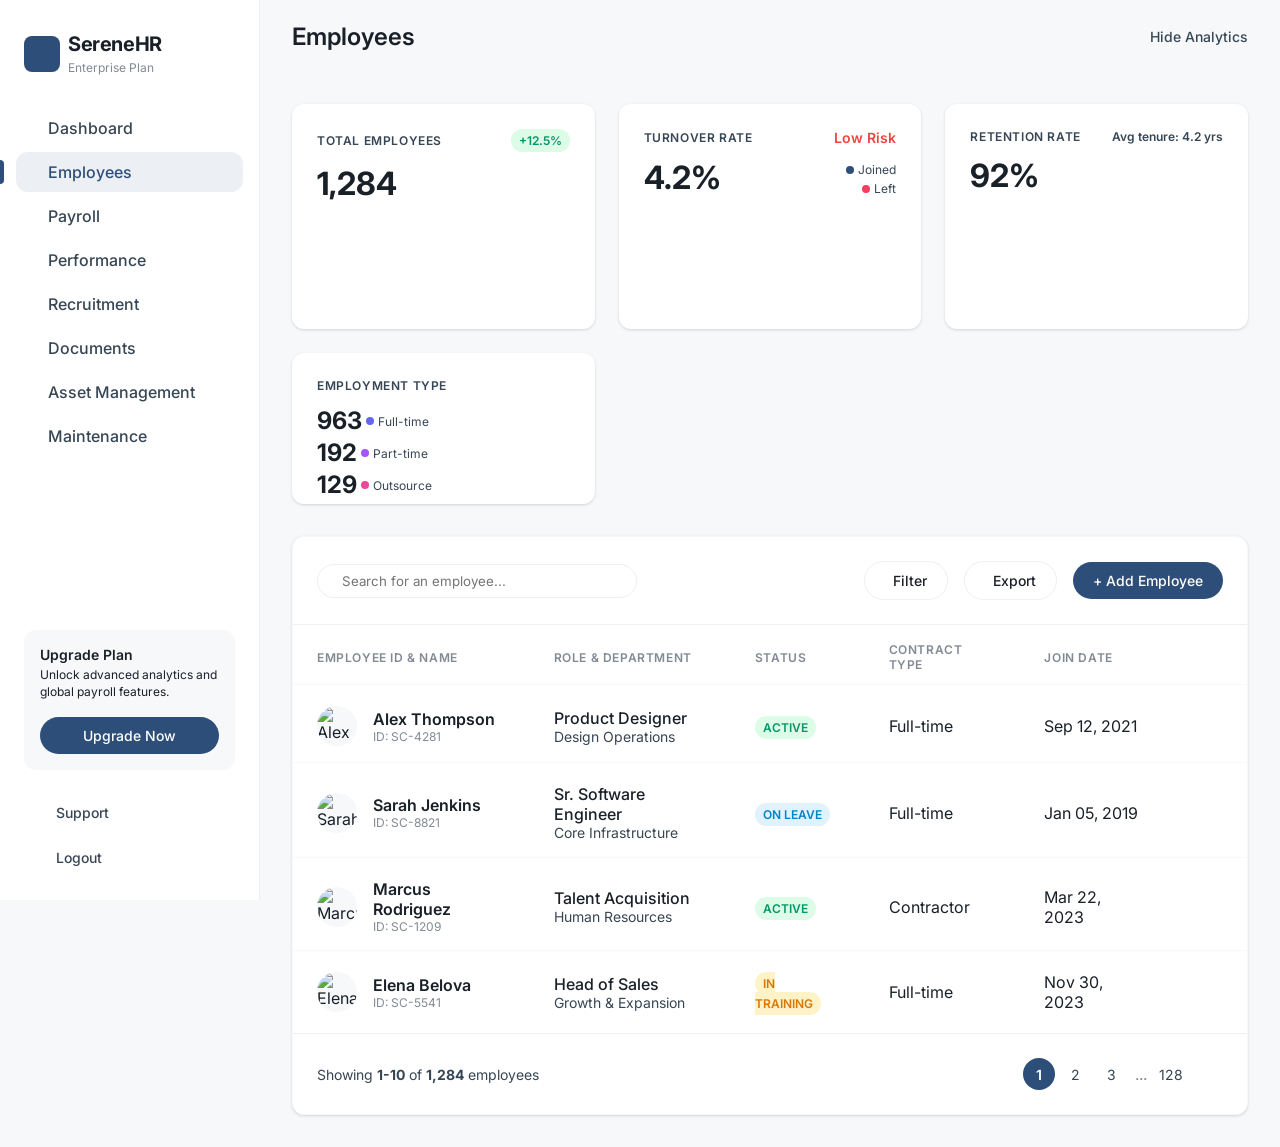
==== commit 7867d351: "Added Maintenance Flow" ====
--- a/index.html
+++ b/index.html
@@ -56,6 +56,10 @@
             <a href="asset-management.html" class="nav-item">
                 <i class="ph ph-laptop"></i>
                 <span>Asset Management</span>
+            </a>
+            <a href="maintenance.html" class="nav-item">
+                <i class="ph ph-wrench"></i>
+                <span>Maintenance</span>
             </a>
         </nav>
 
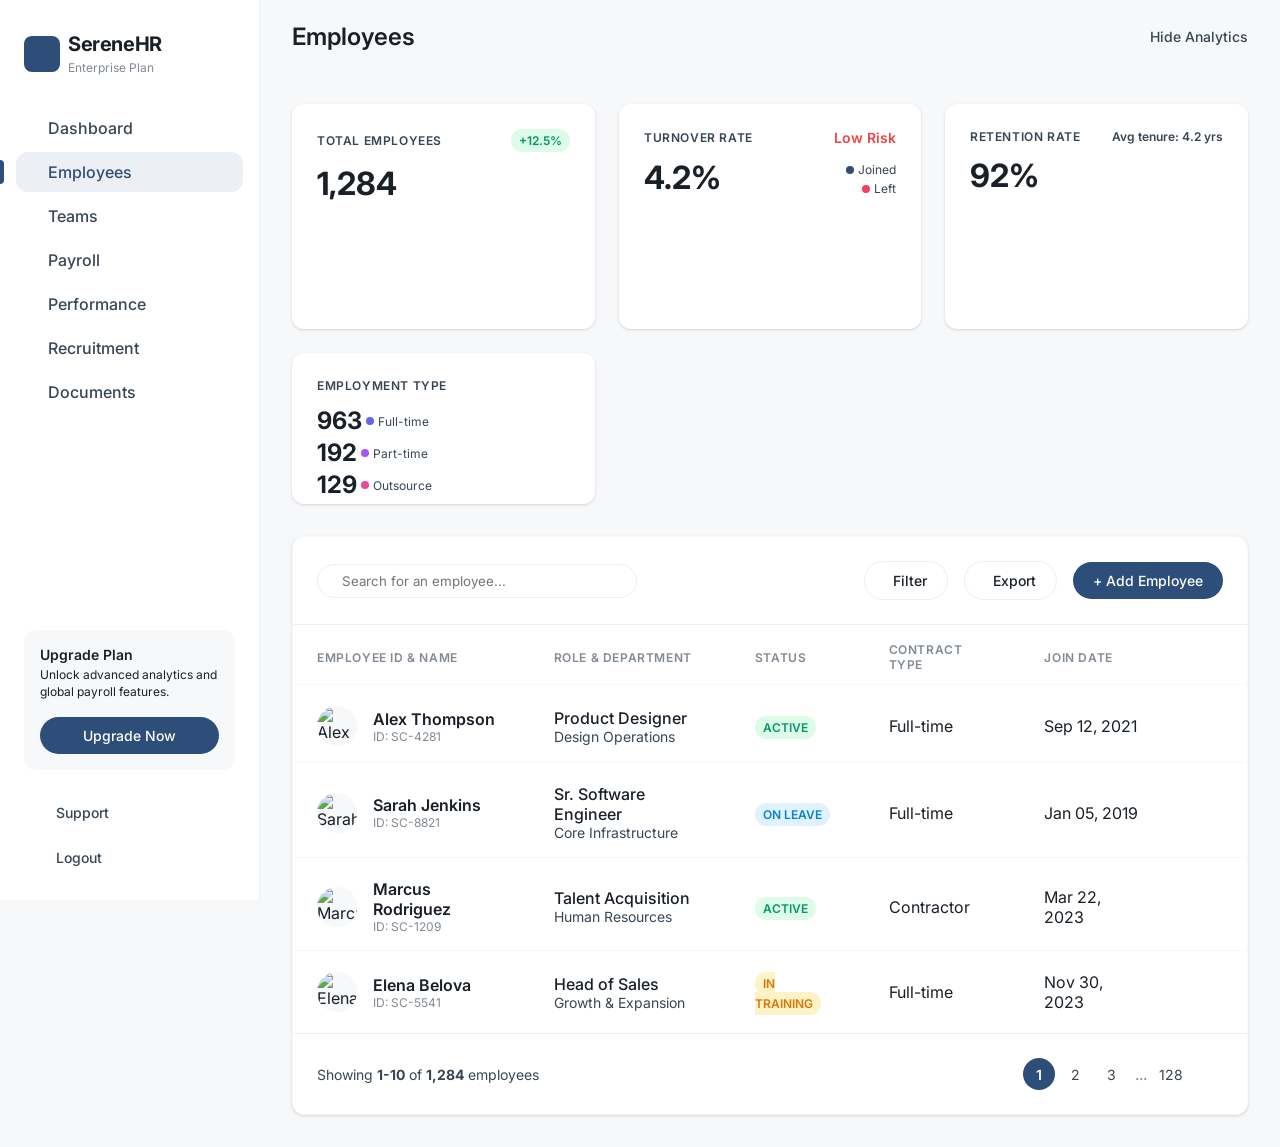
==== commit 173cc1da: "feat: add teams page and update sidebar navigation to include teams link" ====
--- a/index.html
+++ b/index.html
@@ -37,6 +37,10 @@
                 <i class="ph ph-users"></i>
                 <span>Employees</span>
             </a>
+            <a href="teams.html" class="nav-item">
+                <i class="ph ph-users-three"></i>
+                <span>Teams</span>
+            </a>
             <a href="#" class="nav-item">
                 <i class="ph ph-money"></i>
                 <span>Payroll</span>
@@ -52,14 +56,6 @@
             <a href="#" class="nav-item">
                 <i class="ph ph-file-text"></i>
                 <span>Documents</span>
-            </a>
-            <a href="asset-management.html" class="nav-item">
-                <i class="ph ph-laptop"></i>
-                <span>Asset Management</span>
-            </a>
-            <a href="maintenance.html" class="nav-item">
-                <i class="ph ph-wrench"></i>
-                <span>Maintenance</span>
             </a>
         </nav>
 
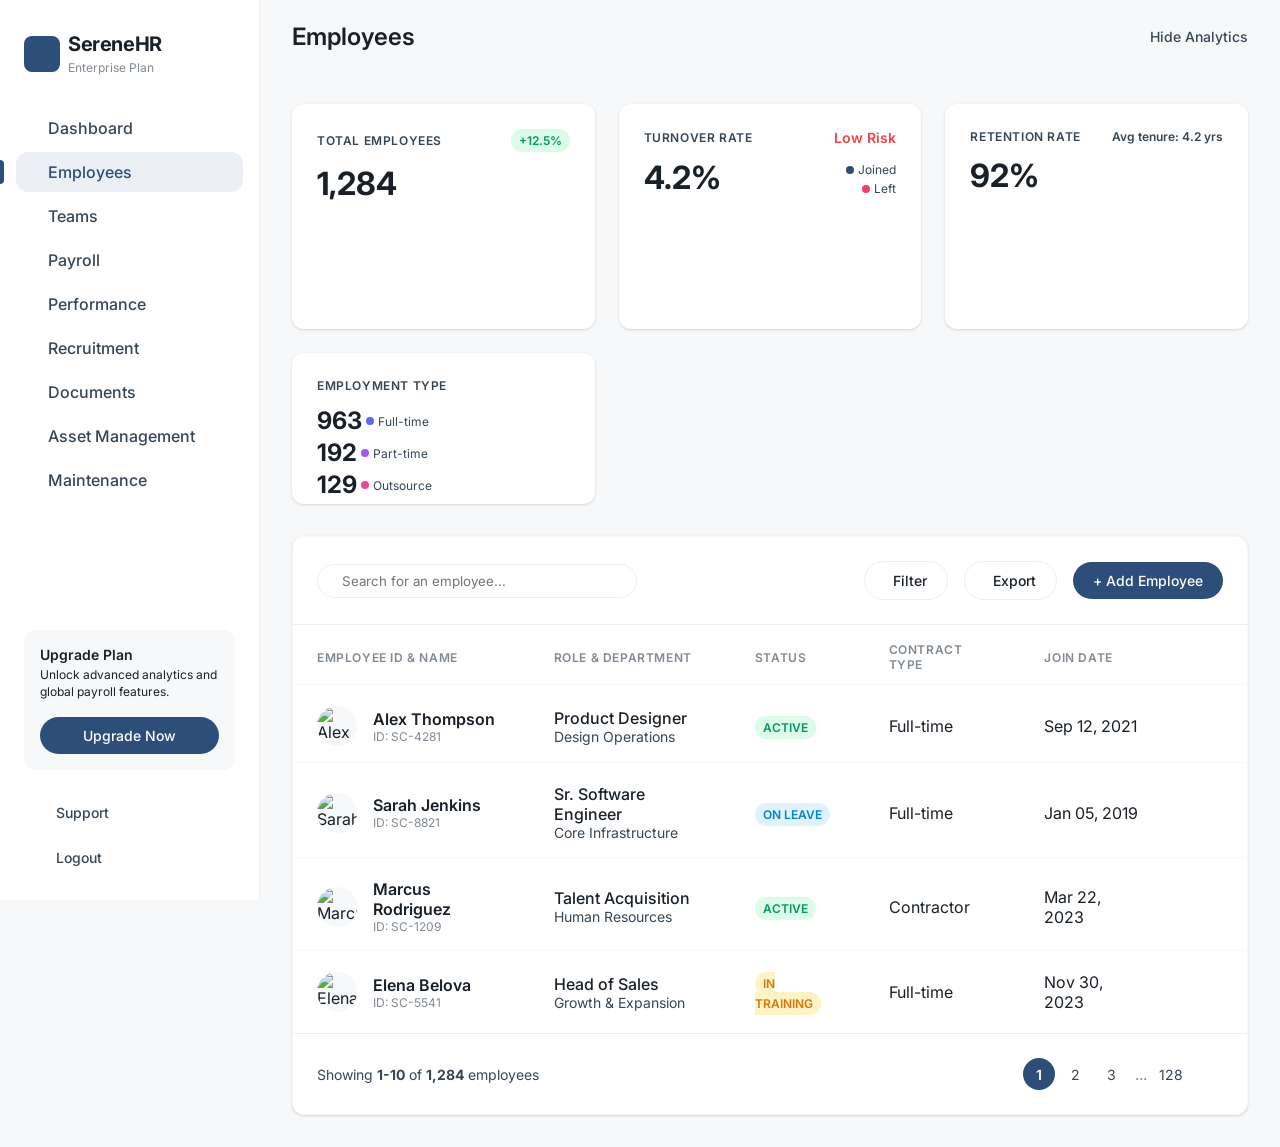
==== commit 1dc52c62: "Merge branch 'main' of https://github.com/Tinkerhead21/almoazaf-ui" ====
--- a/index.html
+++ b/index.html
@@ -56,6 +56,14 @@
             <a href="#" class="nav-item">
                 <i class="ph ph-file-text"></i>
                 <span>Documents</span>
+            </a>
+            <a href="asset-management.html" class="nav-item">
+                <i class="ph ph-laptop"></i>
+                <span>Asset Management</span>
+            </a>
+            <a href="maintenance.html" class="nav-item">
+                <i class="ph ph-wrench"></i>
+                <span>Maintenance</span>
             </a>
         </nav>
 
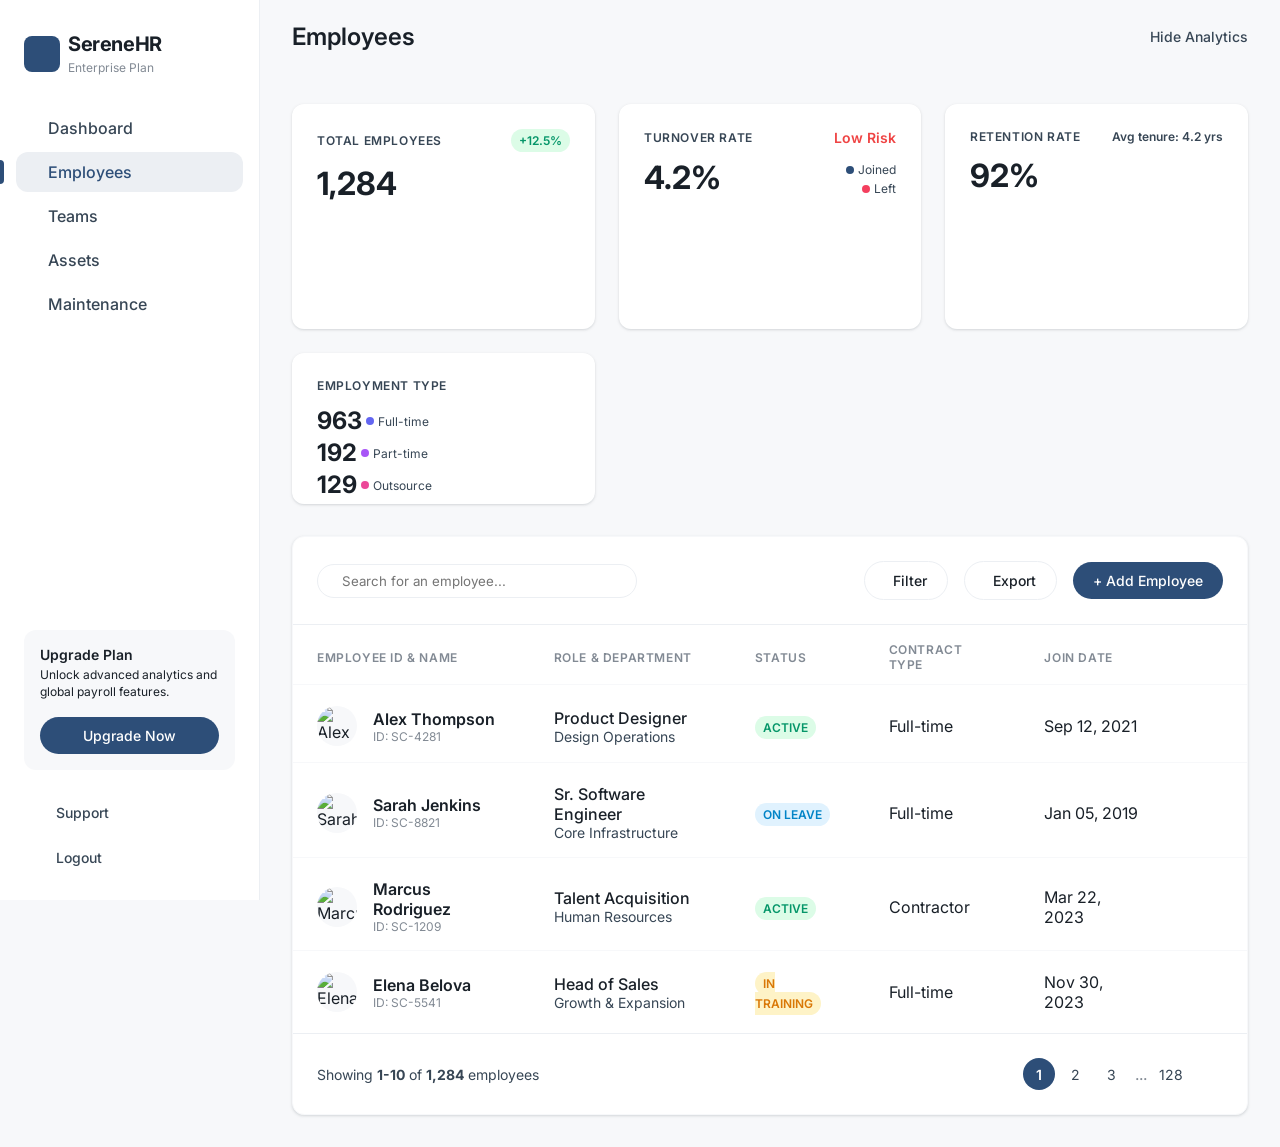
==== commit af3a09d9: "Added the "Teams" Flow" ====
--- a/index.html
+++ b/index.html
@@ -17,73 +17,7 @@
 
 <body>
     <!-- Sidebar -->
-    <aside class="sidebar">
-        <div class="sidebar-header">
-            <div class="logo-icon">
-                <i class="ph-fill ph-sparkle"></i>
-            </div>
-            <div class="logo-text">
-                <h1>SereneHR</h1>
-                <span>Enterprise Plan</span>
-            </div>
-        </div>
-
-        <nav class="sidebar-nav">
-            <a href="#" class="nav-item">
-                <i class="ph ph-squares-four"></i>
-                <span>Dashboard</span>
-            </a>
-            <a href="#" class="nav-item active">
-                <i class="ph ph-users"></i>
-                <span>Employees</span>
-            </a>
-            <a href="teams.html" class="nav-item">
-                <i class="ph ph-users-three"></i>
-                <span>Teams</span>
-            </a>
-            <a href="#" class="nav-item">
-                <i class="ph ph-money"></i>
-                <span>Payroll</span>
-            </a>
-            <a href="#" class="nav-item">
-                <i class="ph ph-trend-up"></i>
-                <span>Performance</span>
-            </a>
-            <a href="#" class="nav-item">
-                <i class="ph ph-user-plus"></i>
-                <span>Recruitment</span>
-            </a>
-            <a href="#" class="nav-item">
-                <i class="ph ph-file-text"></i>
-                <span>Documents</span>
-            </a>
-            <a href="asset-management.html" class="nav-item">
-                <i class="ph ph-laptop"></i>
-                <span>Asset Management</span>
-            </a>
-            <a href="maintenance.html" class="nav-item">
-                <i class="ph ph-wrench"></i>
-                <span>Maintenance</span>
-            </a>
-        </nav>
-
-        <div class="sidebar-footer">
-            <div class="upgrade-card">
-                <h3>Upgrade Plan</h3>
-                <p>Unlock advanced analytics and global payroll features.</p>
-                <button class="btn btn-primary btn-block">Upgrade Now</button>
-            </div>
-
-            <a href="#" class="nav-item secondary-nav">
-                <i class="ph ph-question"></i>
-                <span>Support</span>
-            </a>
-            <a href="#" class="nav-item secondary-nav">
-                <i class="ph ph-sign-out"></i>
-                <span>Logout</span>
-            </a>
-        </div>
-    </aside>
+    <app-sidebar active-page="employees"></app-sidebar>
 
     <!-- Main Content -->
     <main class="main-content">
@@ -465,6 +399,7 @@
 
     <script src="https://cdn.jsdelivr.net/npm/apexcharts"></script>
     <script src="script.js"></script>
+    <script src="sidebar.js"></script>
 </body>
 
 </html>
